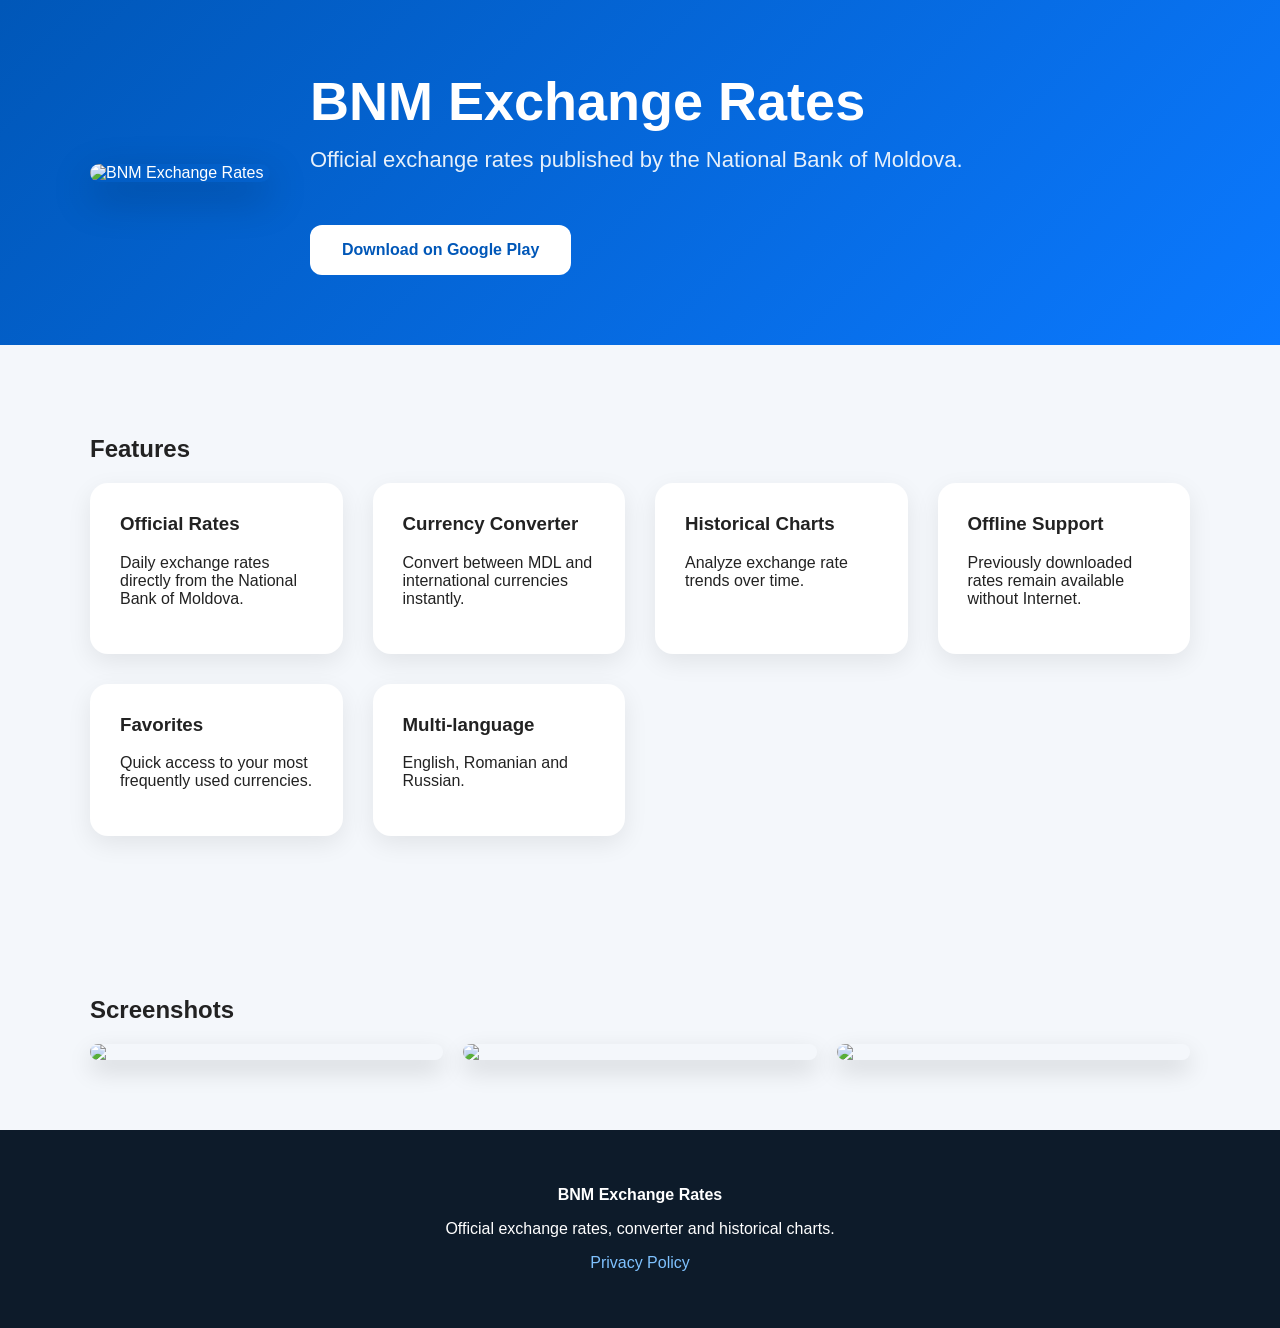
==== index.html @ e1609c68 "Update index.html" ====
<!DOCTYPE html>
<html lang="en">
<head>
<meta charset="UTF-8">
<meta name="viewport" content="width=device-width, initial-scale=1.0">

<title>BNM Exchange Rates</title>

<meta name="description" content="Official exchange rates published by the National Bank of Moldova. Currency converter, historical charts, favorites and offline support.">

<style>
body{
    margin:0;
    font-family:Segoe UI,Roboto,Arial,sans-serif;
    background:#f4f7fb;
    color:#222;
}

header{
    background:linear-gradient(135deg,#0057b8,#0b79ff);
    color:white;
    padding:70px 20px;
}

.container{
    max-width:1100px;
    margin:auto;
}

.hero{
    display:flex;
    flex-wrap:wrap;
    align-items:center;
    gap:40px;
}

.hero img{
    width:180px;
    border-radius:24px;
    box-shadow:0 15px 40px rgba(0,0,0,.25);
}

h1{
    font-size:54px;
    margin:0;
}

.subtitle{
    font-size:22px;
    margin-top:15px;
    opacity:.9;
}

.button{
    display:inline-block;
    margin-top:30px;
    padding:16px 32px;
    background:white;
    color:#0057b8;
    text-decoration:none;
    border-radius:12px;
    font-weight:bold;
}

section{
    padding:70px 20px;
}

.features{
    display:grid;
    grid-template-columns:repeat(auto-fit,minmax(240px,1fr));
    gap:30px;
}

.card{
    background:white;
    padding:30px;
    border-radius:18px;
    box-shadow:0 8px 25px rgba(0,0,0,.08);
}

.card h3{
    margin-top:0;
}

.gallery{
    display:grid;
    grid-template-columns:repeat(auto-fit,minmax(250px,1fr));
    gap:20px;
}

.gallery img{
    width:100%;
    border-radius:20px;
    box-shadow:0 10px 25px rgba(0,0,0,.15);
}

footer{
    background:#0d1b2a;
    color:white;
    text-align:center;
    padding:40px;
}

footer a{
    color:#7fc2ff;
    text-decoration:none;
}
</style>

</head>

<body>

<header>

<div class="container hero">

<img src="assets/icon.png" alt="BNM Exchange Rates">

<div>

<h1>BNM Exchange Rates</h1>

<p class="subtitle">
Official exchange rates published by the National Bank of Moldova.
</p>

<a class="button"
href="https://play.google.com/store/apps/details?id=com.aistudio.exchangeconverter.bnmqwx">
Download on Google Play
</a>

</div>

</div>

</header>

<section>

<div class="container">

<h2>Features</h2>

<div class="features">

<div class="card">
<h3>Official Rates</h3>
<p>Daily exchange rates directly from the National Bank of Moldova.</p>
</div>

<div class="card">
<h3>Currency Converter</h3>
<p>Convert between MDL and international currencies instantly.</p>
</div>

<div class="card">
<h3>Historical Charts</h3>
<p>Analyze exchange rate trends over time.</p>
</div>

<div class="card">
<h3>Offline Support</h3>
<p>Previously downloaded rates remain available without Internet.</p>
</div>

<div class="card">
<h3>Favorites</h3>
<p>Quick access to your most frequently used currencies.</p>
</div>

<div class="card">
<h3>Multi-language</h3>
<p>English, Romanian and Russian.</p>
</div>

</div>

</div>

</section>

<section>

<div class="container">

<h2>Screenshots</h2>

<div class="gallery">

<img src="assets/screenshot1.jpg">
<img src="assets/screenshot2.jpg">
<img src="assets/screenshot3.jpg">

</div>

</div>

</section>

<footer>

<p><strong>BNM Exchange Rates</strong></p>

<p>
Official exchange rates, converter and historical charts.
</p>

<p>
<a href="privacy.html">Privacy Policy</a>
</p>

</footer>

</body>
</html>
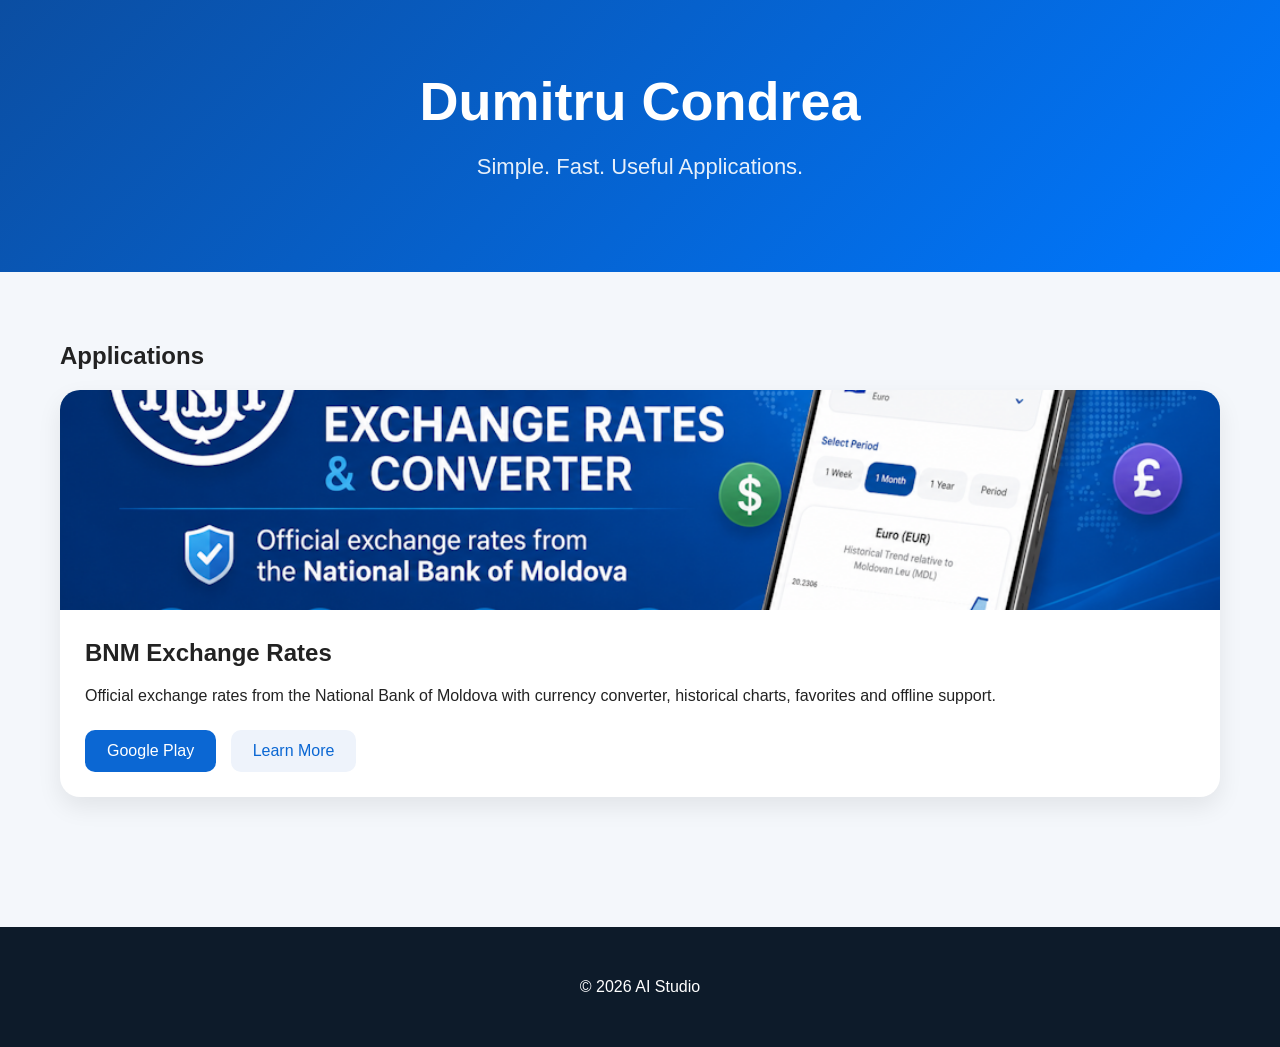
==== commit f006da6b: "Update dumitru.github.io" ====
--- a/index.html
+++ b/index.html
@@ -1,111 +1,162 @@
 <!DOCTYPE html>
 <html lang="en">
 <head>
+
 <meta charset="UTF-8">
-<meta name="viewport" content="width=device-width, initial-scale=1.0">
-
-<title>BNM Exchange Rates</title>
-
-<meta name="description" content="Official exchange rates published by the National Bank of Moldova. Currency converter, historical charts, favorites and offline support.">
+<meta name="viewport" content="width=device-width, initial-scale=1">
+
+<title>Dumitru Condrea</title>
+
+<meta name="description"
+content="Mobile applications developed by Dumitru Condrea.">
 
 <style>
+
+*{
+    box-sizing:border-box;
+}
+
 body{
     margin:0;
-    font-family:Segoe UI,Roboto,Arial,sans-serif;
+    font-family:Segoe UI,Arial,sans-serif;
     background:#f4f7fb;
     color:#222;
 }
 
 header{
-    background:linear-gradient(135deg,#0057b8,#0b79ff);
+
+    background:linear-gradient(135deg,#0b4ea2,#0078ff);
+
     color:white;
+
     padding:70px 20px;
-}
-
-.container{
-    max-width:1100px;
-    margin:auto;
-}
-
-.hero{
-    display:flex;
-    flex-wrap:wrap;
-    align-items:center;
-    gap:40px;
-}
-
-.hero img{
-    width:180px;
-    border-radius:24px;
-    box-shadow:0 15px 40px rgba(0,0,0,.25);
-}
-
-h1{
+
+    text-align:center;
+
+}
+
+header h1{
+
     font-size:54px;
     margin:0;
-}
-
-.subtitle{
+
+}
+
+header p{
+
     font-size:22px;
-    margin-top:15px;
     opacity:.9;
+
+}
+
+.container{
+
+    max-width:1200px;
+
+    margin:auto;
+
+    padding:50px 20px;
+
+}
+
+.grid{
+
+    display:grid;
+
+    grid-template-columns:repeat(auto-fit,minmax(320px,1fr));
+
+    gap:30px;
+
+}
+
+.card{
+
+    background:white;
+
+    border-radius:20px;
+
+    overflow:hidden;
+
+    box-shadow:0 10px 25px rgba(0,0,0,.08);
+
+    transition:.25s;
+
+}
+
+.card:hover{
+
+    transform:translateY(-6px);
+
+}
+
+.card img{
+
+    width:100%;
+
+    height:220px;
+
+    object-fit:cover;
+
+}
+
+.content{
+
+    padding:25px;
+
+}
+
+.content h2{
+
+    margin-top:0;
+
+}
+
+.buttons{
+
+    margin-top:25px;
+
 }
 
 .button{
+
     display:inline-block;
-    margin-top:30px;
-    padding:16px 32px;
-    background:white;
-    color:#0057b8;
+
+    padding:12px 22px;
+
+    background:#0b67d3;
+
+    color:white;
+
     text-decoration:none;
-    border-radius:12px;
-    font-weight:bold;
-}
-
-section{
-    padding:70px 20px;
-}
-
-.features{
-    display:grid;
-    grid-template-columns:repeat(auto-fit,minmax(240px,1fr));
-    gap:30px;
-}
-
-.card{
-    background:white;
-    padding:30px;
-    border-radius:18px;
-    box-shadow:0 8px 25px rgba(0,0,0,.08);
-}
-
-.card h3{
-    margin-top:0;
-}
-
-.gallery{
-    display:grid;
-    grid-template-columns:repeat(auto-fit,minmax(250px,1fr));
-    gap:20px;
-}
-
-.gallery img{
-    width:100%;
-    border-radius:20px;
-    box-shadow:0 10px 25px rgba(0,0,0,.15);
+
+    border-radius:10px;
+
+    margin-right:10px;
+
+}
+
+.button.secondary{
+
+    background:#eef3fb;
+
+    color:#0b67d3;
+
 }
 
 footer{
+
+    margin-top:80px;
+
     background:#0d1b2a;
+
     color:white;
+
     text-align:center;
-    padding:40px;
-}
-
-footer a{
-    color:#7fc2ff;
-    text-decoration:none;
-}
+
+    padding:35px;
+
+}
+
 </style>
 
 </head>
@@ -114,104 +165,109 @@
 
 <header>
 
-<div class="container hero">
-
-<img src="assets/icon.png" alt="BNM Exchange Rates">
-
-<div>
-
-<h1>BNM Exchange Rates</h1>
-
-<p class="subtitle">
-Official exchange rates published by the National Bank of Moldova.
+<h1>Dumitru Condrea</h1>
+
+<p>
+Simple. Fast. Useful Applications.
 </p>
+
+</header>
+
+<div class="container">
+
+<h2>Applications</h2>
+
+<div class="grid">
+
+<div class="card">
+
+<img src="bnm-exchange-rates/assets/feature-graphic.png">
+
+<div class="content">
+
+<h2>BNM Exchange Rates</h2>
+
+<p>
+
+Official exchange rates from the National Bank of Moldova with currency converter, historical charts, favorites and offline support.
+
+</p>
+
+<div class="buttons">
 
 <a class="button"
 href="https://play.google.com/store/apps/details?id=com.aistudio.exchangeconverter.bnmqwx">
-Download on Google Play
+
+Google Play
+
 </a>
 
-</div>
-
-</div>
-
-</header>
-
-<section>
-
-<div class="container">
-
-<h2>Features</h2>
-
-<div class="features">
-
-<div class="card">
-<h3>Official Rates</h3>
-<p>Daily exchange rates directly from the National Bank of Moldova.</p>
-</div>
-
-<div class="card">
-<h3>Currency Converter</h3>
-<p>Convert between MDL and international currencies instantly.</p>
-</div>
-
-<div class="card">
-<h3>Historical Charts</h3>
-<p>Analyze exchange rate trends over time.</p>
-</div>
-
-<div class="card">
-<h3>Offline Support</h3>
-<p>Previously downloaded rates remain available without Internet.</p>
-</div>
-
-<div class="card">
-<h3>Favorites</h3>
-<p>Quick access to your most frequently used currencies.</p>
-</div>
-
-<div class="card">
-<h3>Multi-language</h3>
-<p>English, Romanian and Russian.</p>
-</div>
-
-</div>
-
-</div>
-
-</section>
-
-<section>
-
-<div class="container">
-
-<h2>Screenshots</h2>
-
-<div class="gallery">
-
-<img src="assets/screenshot1.jpg">
-<img src="assets/screenshot2.jpg">
-<img src="assets/screenshot3.jpg">
-
-</div>
-
-</div>
-
-</section>
+<a class="button secondary"
+href="bnm-exchange-rates/">
+
+Learn More
+
+</a>
+
+</div>
+
+</div>
+
+</div>
+
+<!-- Future Application -->
+
+<!-- <div class="card"> -->
+
+<!-- <img src="assets/coming-soon.jpg"> -->
+
+<!-- <div class="content"> -->
+
+<!-- <h2>Coming Soon</h2> -->
+
+<!-- <p> -->
+
+<!-- More productivity and finance applications are currently in development. -->
+
+<!-- </p> -->
+
+<!-- </div> -->
+
+<!-- </div> -->
+
+<!-- Future Application -->
+
+<!-- <div class="card"> -->
+
+<!-- <img src="assets/coming-soon.jpg"> -->
+
+<!-- <div class="content"> -->
+
+<!-- <h2>Coming Soon</h2> -->
+
+<!-- <p> -->
+
+<!-- Stay tuned for more Android applications from AI Studio. -->
+
+<!-- </p> -->
+
+<!-- </div> -->
+
+<!-- </div> -->
+
+</div>
+
+</div>
 
 <footer>
 
-<p><strong>BNM Exchange Rates</strong></p>
-
 <p>
-Official exchange rates, converter and historical charts.
+
+© 2026 AI Studio
+
 </p>
 
-<p>
-<a href="privacy.html">Privacy Policy</a>
-</p>
-
 </footer>
 
 </body>
-</html>
+</html>
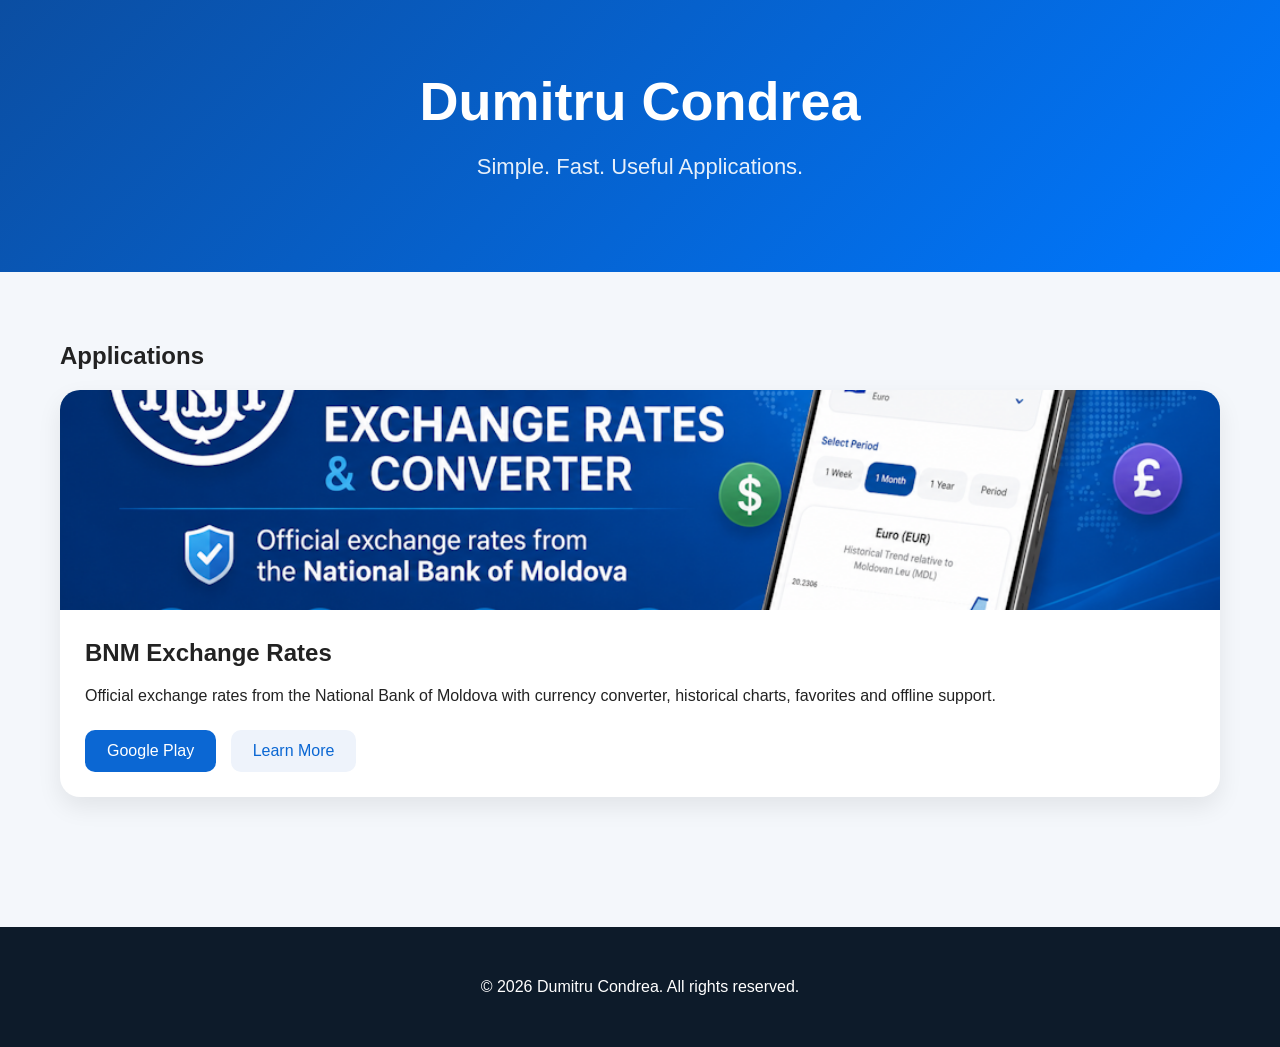
==== commit afd13b6f: "update" ====
--- a/index.html
+++ b/index.html
@@ -1,273 +1,139 @@
 <!DOCTYPE html>
 <html lang="en">
 <head>
+    <meta charset="UTF-8">
+    <meta name="viewport" content="width=device-width, initial-scale=1">
+    <title>Dumitru Condrea</title>
+    <meta name="description" content="Mobile applications developed by Dumitru Condrea.">
+    <style>
 
-<meta charset="UTF-8">
-<meta name="viewport" content="width=device-width, initial-scale=1">
+        * {
+            box-sizing: border-box;
+        }
 
-<title>Dumitru Condrea</title>
+        body {
+            margin: 0;
+            font-family: Segoe UI,Arial,sans-serif;
+            background: #f4f7fb;
+            color: #222;
+        }
 
-<meta name="description"
-content="Mobile applications developed by Dumitru Condrea.">
+        header {
+            background: linear-gradient(135deg,#0b4ea2,#0078ff);
+            color: white;
+            padding: 70px 20px;
+            text-align: center;
+        }
 
-<style>
+            header h1 {
+                font-size: 54px;
+                margin: 0;
+            }
 
-*{
-    box-sizing:border-box;
-}
+            header p {
+                font-size: 22px;
+                opacity: .9;
+            }
 
-body{
-    margin:0;
-    font-family:Segoe UI,Arial,sans-serif;
-    background:#f4f7fb;
-    color:#222;
-}
+        .container {
+            max-width: 1200px;
+            margin: auto;
+            padding: 50px 20px;
+        }
 
-header{
+        .grid {
+            display: grid;
+            grid-template-columns: repeat(auto-fit,minmax(320px,1fr));
+            gap: 30px;
+        }
 
-    background:linear-gradient(135deg,#0b4ea2,#0078ff);
+        .card {
+            background: white;
+            border-radius: 20px;
+            overflow: hidden;
+            box-shadow: 0 10px 25px rgba(0,0,0,.08);
+            transition: .25s;
+        }
 
-    color:white;
+            .card:hover {
+                transform: translateY(-6px);
+            }
 
-    padding:70px 20px;
+            .card img {
+                width: 100%;
+                height: 220px;
+                object-fit: cover;
+            }
 
-    text-align:center;
+        .content {
+            padding: 25px;
+        }
 
-}
+            .content h2 {
+                margin-top: 0;
+            }
 
-header h1{
+        .buttons {
+            margin-top: 25px;
+        }
 
-    font-size:54px;
-    margin:0;
+        .button {
+            display: inline-block;
+            padding: 12px 22px;
+            background: #0b67d3;
+            color: white;
+            text-decoration: none;
+            border-radius: 10px;
+            margin-right: 10px;
+        }
 
-}
+            .button.secondary {
+                background: #eef3fb;
+                color: #0b67d3;
+            }
 
-header p{
-
-    font-size:22px;
-    opacity:.9;
-
-}
-
-.container{
-
-    max-width:1200px;
-
-    margin:auto;
-
-    padding:50px 20px;
-
-}
-
-.grid{
-
-    display:grid;
-
-    grid-template-columns:repeat(auto-fit,minmax(320px,1fr));
-
-    gap:30px;
-
-}
-
-.card{
-
-    background:white;
-
-    border-radius:20px;
-
-    overflow:hidden;
-
-    box-shadow:0 10px 25px rgba(0,0,0,.08);
-
-    transition:.25s;
-
-}
-
-.card:hover{
-
-    transform:translateY(-6px);
-
-}
-
-.card img{
-
-    width:100%;
-
-    height:220px;
-
-    object-fit:cover;
-
-}
-
-.content{
-
-    padding:25px;
-
-}
-
-.content h2{
-
-    margin-top:0;
-
-}
-
-.buttons{
-
-    margin-top:25px;
-
-}
-
-.button{
-
-    display:inline-block;
-
-    padding:12px 22px;
-
-    background:#0b67d3;
-
-    color:white;
-
-    text-decoration:none;
-
-    border-radius:10px;
-
-    margin-right:10px;
-
-}
-
-.button.secondary{
-
-    background:#eef3fb;
-
-    color:#0b67d3;
-
-}
-
-footer{
-
-    margin-top:80px;
-
-    background:#0d1b2a;
-
-    color:white;
-
-    text-align:center;
-
-    padding:35px;
-
-}
-
-</style>
-
+        footer {
+            margin-top: 80px;
+            background: #0d1b2a;
+            color: white;
+            text-align: center;
+            padding: 35px;
+        }
+    </style>
 </head>
-
 <body>
-
-<header>
-
-<h1>Dumitru Condrea</h1>
-
-<p>
-Simple. Fast. Useful Applications.
-</p>
-
-</header>
-
-<div class="container">
-
-<h2>Applications</h2>
-
-<div class="grid">
-
-<div class="card">
-
-<img src="bnm-exchange-rates/assets/feature-graphic.png">
-
-<div class="content">
-
-<h2>BNM Exchange Rates</h2>
-
-<p>
-
-Official exchange rates from the National Bank of Moldova with currency converter, historical charts, favorites and offline support.
-
-</p>
-
-<div class="buttons">
-
-<a class="button"
-href="https://play.google.com/store/apps/details?id=com.aistudio.exchangeconverter.bnmqwx">
-
-Google Play
-
-</a>
-
-<a class="button secondary"
-href="bnm-exchange-rates/">
-
-Learn More
-
-</a>
-
-</div>
-
-</div>
-
-</div>
-
-<!-- Future Application -->
-
-<!-- <div class="card"> -->
-
-<!-- <img src="assets/coming-soon.jpg"> -->
-
-<!-- <div class="content"> -->
-
-<!-- <h2>Coming Soon</h2> -->
-
-<!-- <p> -->
-
-<!-- More productivity and finance applications are currently in development. -->
-
-<!-- </p> -->
-
-<!-- </div> -->
-
-<!-- </div> -->
-
-<!-- Future Application -->
-
-<!-- <div class="card"> -->
-
-<!-- <img src="assets/coming-soon.jpg"> -->
-
-<!-- <div class="content"> -->
-
-<!-- <h2>Coming Soon</h2> -->
-
-<!-- <p> -->
-
-<!-- Stay tuned for more Android applications from AI Studio. -->
-
-<!-- </p> -->
-
-<!-- </div> -->
-
-<!-- </div> -->
-
-</div>
-
-</div>
-
-<footer>
-
-<p>
-
-© 2026 AI Studio
-
-</p>
-
-</footer>
-
+    <header>
+        <h1>Dumitru Condrea</h1>
+        <p>
+            Simple. Fast. Useful Applications.
+        </p>
+    </header>
+    <div class="container">
+        <h2>Applications</h2>
+        <div class="grid">
+            <div class="card">
+                <img src="bnm-exchange-rates/assets/feature-graphic.png">
+                <div class="content">
+                    <h2>BNM Exchange Rates</h2>
+                    <p>
+                        Official exchange rates from the National Bank of Moldova with currency converter, historical charts, favorites and offline support.
+                    </p>
+                    <div class="buttons">
+                        <a class="button" href="https://play.google.com/store/apps/details?id=com.aistudio.exchangeconverter.bnmqwx">
+                            Google Play
+                        </a>
+                        <a class="button secondary" href="bnm-exchange-rates/">
+                            Learn More
+                        </a>
+                    </div>
+                </div>
+            </div>
+        </div>
+    </div>
+    <footer>
+        <p>
+            © 2026 Dumitru Condrea. All rights reserved.
+        </p>
+    </footer>
 </body>
 </html>
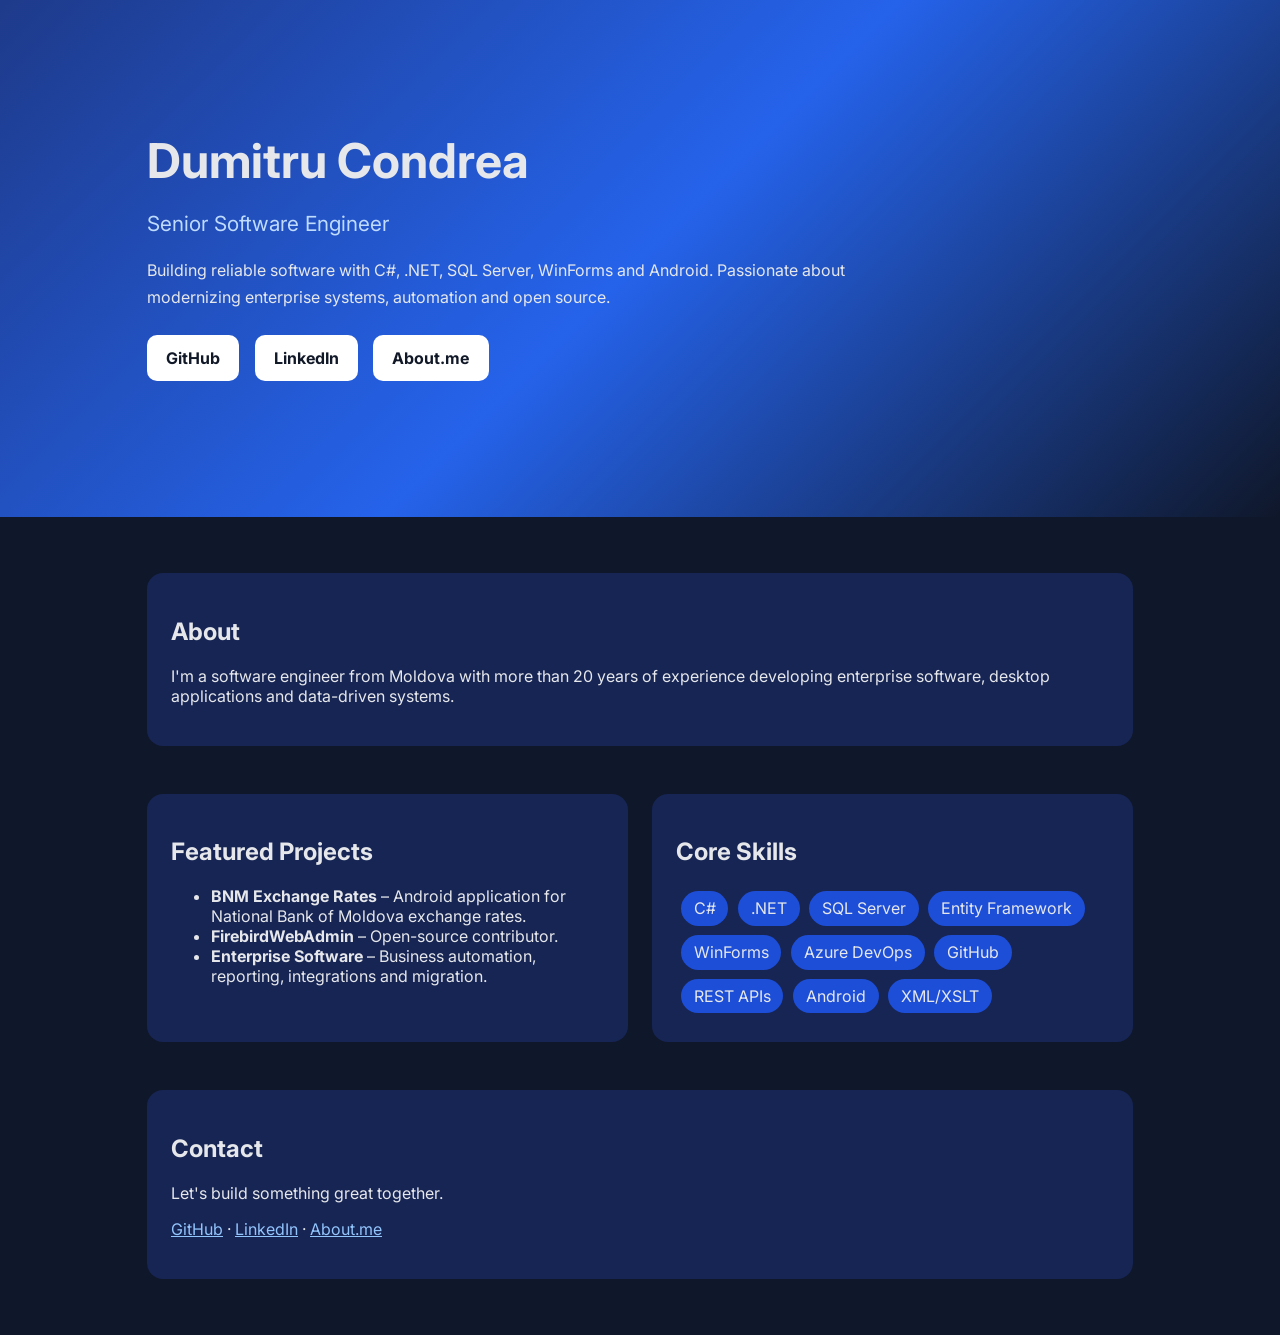
==== commit b559caf4: "Add files via upload" ====
--- a/index.html
+++ b/index.html
@@ -1,139 +1,62 @@
 <!DOCTYPE html>
 <html lang="en">
 <head>
-    <meta charset="UTF-8">
-    <meta name="viewport" content="width=device-width, initial-scale=1">
-    <title>Dumitru Condrea</title>
-    <meta name="description" content="Mobile applications developed by Dumitru Condrea.">
-    <style>
-
-        * {
-            box-sizing: border-box;
-        }
-
-        body {
-            margin: 0;
-            font-family: Segoe UI,Arial,sans-serif;
-            background: #f4f7fb;
-            color: #222;
-        }
-
-        header {
-            background: linear-gradient(135deg,#0b4ea2,#0078ff);
-            color: white;
-            padding: 70px 20px;
-            text-align: center;
-        }
-
-            header h1 {
-                font-size: 54px;
-                margin: 0;
-            }
-
-            header p {
-                font-size: 22px;
-                opacity: .9;
-            }
-
-        .container {
-            max-width: 1200px;
-            margin: auto;
-            padding: 50px 20px;
-        }
-
-        .grid {
-            display: grid;
-            grid-template-columns: repeat(auto-fit,minmax(320px,1fr));
-            gap: 30px;
-        }
-
-        .card {
-            background: white;
-            border-radius: 20px;
-            overflow: hidden;
-            box-shadow: 0 10px 25px rgba(0,0,0,.08);
-            transition: .25s;
-        }
-
-            .card:hover {
-                transform: translateY(-6px);
-            }
-
-            .card img {
-                width: 100%;
-                height: 220px;
-                object-fit: cover;
-            }
-
-        .content {
-            padding: 25px;
-        }
-
-            .content h2 {
-                margin-top: 0;
-            }
-
-        .buttons {
-            margin-top: 25px;
-        }
-
-        .button {
-            display: inline-block;
-            padding: 12px 22px;
-            background: #0b67d3;
-            color: white;
-            text-decoration: none;
-            border-radius: 10px;
-            margin-right: 10px;
-        }
-
-            .button.secondary {
-                background: #eef3fb;
-                color: #0b67d3;
-            }
-
-        footer {
-            margin-top: 80px;
-            background: #0d1b2a;
-            color: white;
-            text-align: center;
-            padding: 35px;
-        }
-    </style>
+<meta charset="UTF-8">
+<meta name="viewport" content="width=device-width, initial-scale=1.0">
+<title>Dumitru Condrea | Senior Software Engineer</title>
+<meta name="description" content="Senior Software Engineer specializing in .NET, C#, SQL Server, desktop applications and Android development.">
+<link rel="preconnect" href="https://fonts.googleapis.com">
+<link rel="preconnect" href="https://fonts.gstatic.com" crossorigin>
+<link href="https://fonts.googleapis.com/css2?family=Inter:wght@300;400;600;700;800&display=swap" rel="stylesheet">
+<link rel="stylesheet" href="style.css">
 </head>
 <body>
-    <header>
-        <h1>Dumitru Condrea</h1>
-        <p>
-            Simple. Fast. Useful Applications.
-        </p>
-    </header>
-    <div class="container">
-        <h2>Applications</h2>
-        <div class="grid">
-            <div class="card">
-                <img src="bnm-exchange-rates/assets/feature-graphic.png">
-                <div class="content">
-                    <h2>BNM Exchange Rates</h2>
-                    <p>
-                        Official exchange rates from the National Bank of Moldova with currency converter, historical charts, favorites and offline support.
-                    </p>
-                    <div class="buttons">
-                        <a class="button" href="https://play.google.com/store/apps/details?id=com.aistudio.exchangeconverter.bnmqwx">
-                            Google Play
-                        </a>
-                        <a class="button secondary" href="bnm-exchange-rates/">
-                            Learn More
-                        </a>
-                    </div>
-                </div>
-            </div>
-        </div>
+<header class="hero">
+  <div class="container">
+    <h1>Dumitru Condrea</h1>
+    <p class="tag">Senior Software Engineer</p>
+    <p class="lead">Building reliable software with C#, .NET, SQL Server, WinForms and Android. Passionate about modernizing enterprise systems, automation and open source.</p>
+    <div class="buttons">
+      <a href="https://github.com/dumitru" target="_blank">GitHub</a>
+      <a href="https://www.linkedin.com/in/dumitrucondrea/" target="_blank">LinkedIn</a>
+      <a href="https://about.me/dumitru.condrea" target="_blank">About.me</a>
     </div>
-    <footer>
-        <p>
-            © 2026 Dumitru Condrea. All rights reserved.
-        </p>
-    </footer>
+  </div>
+</header>
+
+<main class="container">
+<section class="card">
+<h2>About</h2>
+<p>I'm a software engineer from Moldova with more than 20 years of experience developing enterprise software, desktop applications and data-driven systems.</p>
+</section>
+
+<section class="grid">
+<div class="card">
+<h2>Featured Projects</h2>
+<ul>
+<li><strong>BNM Exchange Rates</strong> – Android application for National Bank of Moldova exchange rates.</li>
+<li><strong>FirebirdWebAdmin</strong> – Open-source contributor.</li>
+<li><strong>Enterprise Software</strong> – Business automation, reporting, integrations and migration.</li>
+</ul>
+</div>
+
+<div class="card">
+<h2>Core Skills</h2>
+<div class="chips">
+<span>C#</span><span>.NET</span><span>SQL Server</span><span>Entity Framework</span>
+<span>WinForms</span><span>Azure DevOps</span><span>GitHub</span>
+<span>REST APIs</span><span>Android</span><span>XML/XSLT</span>
+</div>
+</div>
+</section>
+
+<section class="card">
+<h2>Contact</h2>
+<p>Let's build something great together.</p>
+<p><a href="https://github.com/dumitru">GitHub</a> ·
+<a href="https://www.linkedin.com/in/dumitrucondrea/">LinkedIn</a> ·
+<a href="https://about.me/dumitru.condrea">About.me</a></p>
+</section>
+</main>
 </body>
-</html>+</html>
--- a/style.css
+++ b/style.css
@@ -0,0 +1,9 @@
+*{box-sizing:border-box}body{margin:0;font-family:Inter,sans-serif;background:#0f172a;color:#e5e7eb}
+.container{max-width:1050px;margin:auto;padding:2rem}
+.hero{padding:6rem 1rem;background:linear-gradient(135deg,#1e3a8a,#2563eb,#0f172a)}
+h1{font-size:3rem;margin:.2rem 0}.tag{font-size:1.3rem;color:#bfdbfe}.lead{max-width:700px;line-height:1.7}
+.buttons a{display:inline-block;margin:.5rem .7rem .5rem 0;padding:.8rem 1.2rem;background:#fff;color:#111827;text-decoration:none;border-radius:10px;font-weight:700}
+.grid{display:grid;grid-template-columns:repeat(auto-fit,minmax(320px,1fr));gap:1.5rem}
+.card{background:#172554;border-radius:16px;padding:1.5rem;margin:1.5rem 0}
+.chips span{display:inline-block;background:#1d4ed8;padding:.45rem .8rem;border-radius:999px;margin:.3rem}
+a{color:#93c5fd}
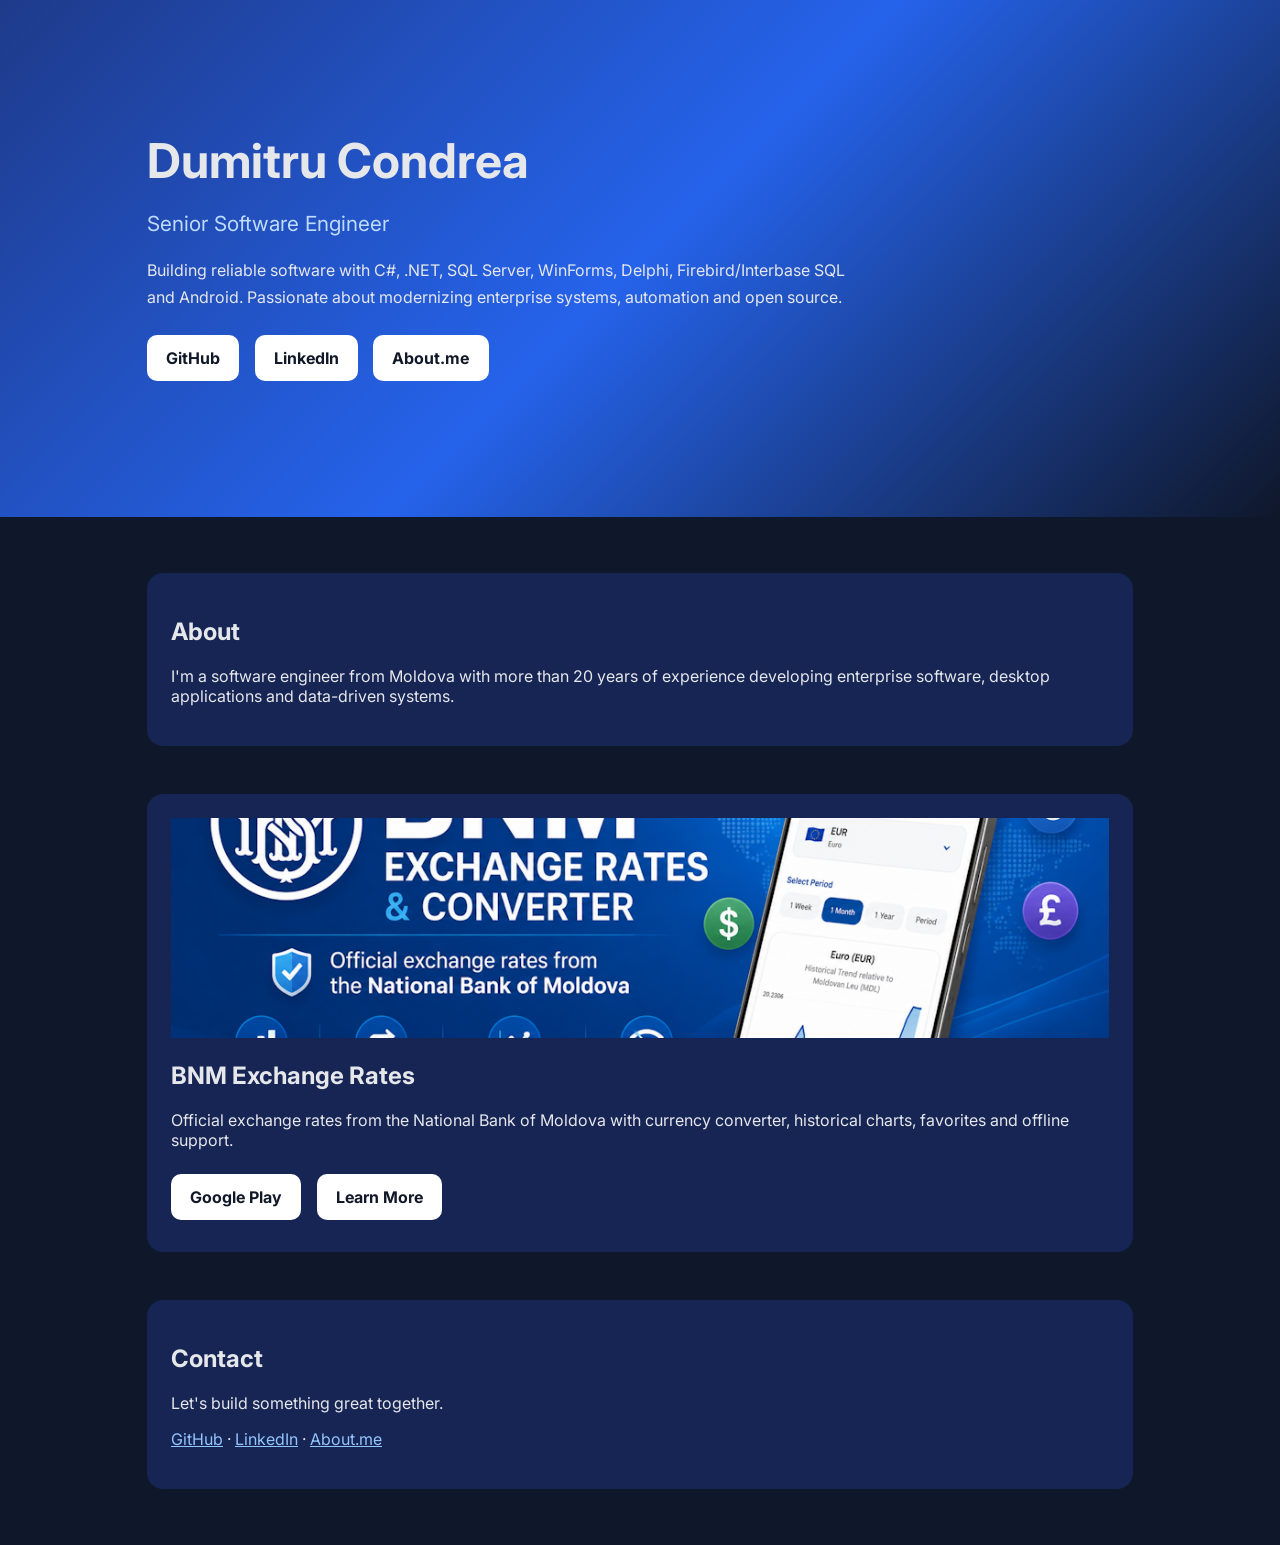
==== commit b936919e: "Update dumitru.github.io" ====
--- a/index.html
+++ b/index.html
@@ -9,13 +9,20 @@
 <link rel="preconnect" href="https://fonts.gstatic.com" crossorigin>
 <link href="https://fonts.googleapis.com/css2?family=Inter:wght@300;400;600;700;800&display=swap" rel="stylesheet">
 <link rel="stylesheet" href="style.css">
+<style>
+    .card img {
+        width: 100%;
+        height: 220px;
+        object-fit: cover;
+    }
+</style>
 </head>
 <body>
 <header class="hero">
   <div class="container">
     <h1>Dumitru Condrea</h1>
     <p class="tag">Senior Software Engineer</p>
-    <p class="lead">Building reliable software with C#, .NET, SQL Server, WinForms and Android. Passionate about modernizing enterprise systems, automation and open source.</p>
+    <p class="lead">Building reliable software with C#, .NET, SQL Server, WinForms, Delphi, Firebird/Interbase SQL and Android. Passionate about modernizing enterprise systems, automation and open source.</p>
     <div class="buttons">
       <a href="https://github.com/dumitru" target="_blank">GitHub</a>
       <a href="https://www.linkedin.com/in/dumitrucondrea/" target="_blank">LinkedIn</a>
@@ -31,7 +38,25 @@
 </section>
 
 <section class="grid">
-<div class="card">
+    <div class="card">
+        <img src="bnm-exchange-rates/assets/feature-graphic.png">
+        <div class="content">
+            <h2>BNM Exchange Rates</h2>
+            <p>
+                Official exchange rates from the National Bank of Moldova with currency converter, historical charts, favorites and offline support.
+            </p>
+            <div class="buttons">
+                <a class="button" href="https://play.google.com/store/apps/details?id=com.aistudio.exchangeconverter.bnmqwx">
+                    Google Play
+                </a>
+                <a class="button secondary" href="bnm-exchange-rates/">
+                    Learn More
+                </a>
+            </div>
+        </div>
+    </div>
+
+<!--<div class="card">
 <h2>Featured Projects</h2>
 <ul>
 <li><strong>BNM Exchange Rates</strong> – Android application for National Bank of Moldova exchange rates.</li>
@@ -47,7 +72,7 @@
 <span>WinForms</span><span>Azure DevOps</span><span>GitHub</span>
 <span>REST APIs</span><span>Android</span><span>XML/XSLT</span>
 </div>
-</div>
+</div>-->
 </section>
 
 <section class="card">
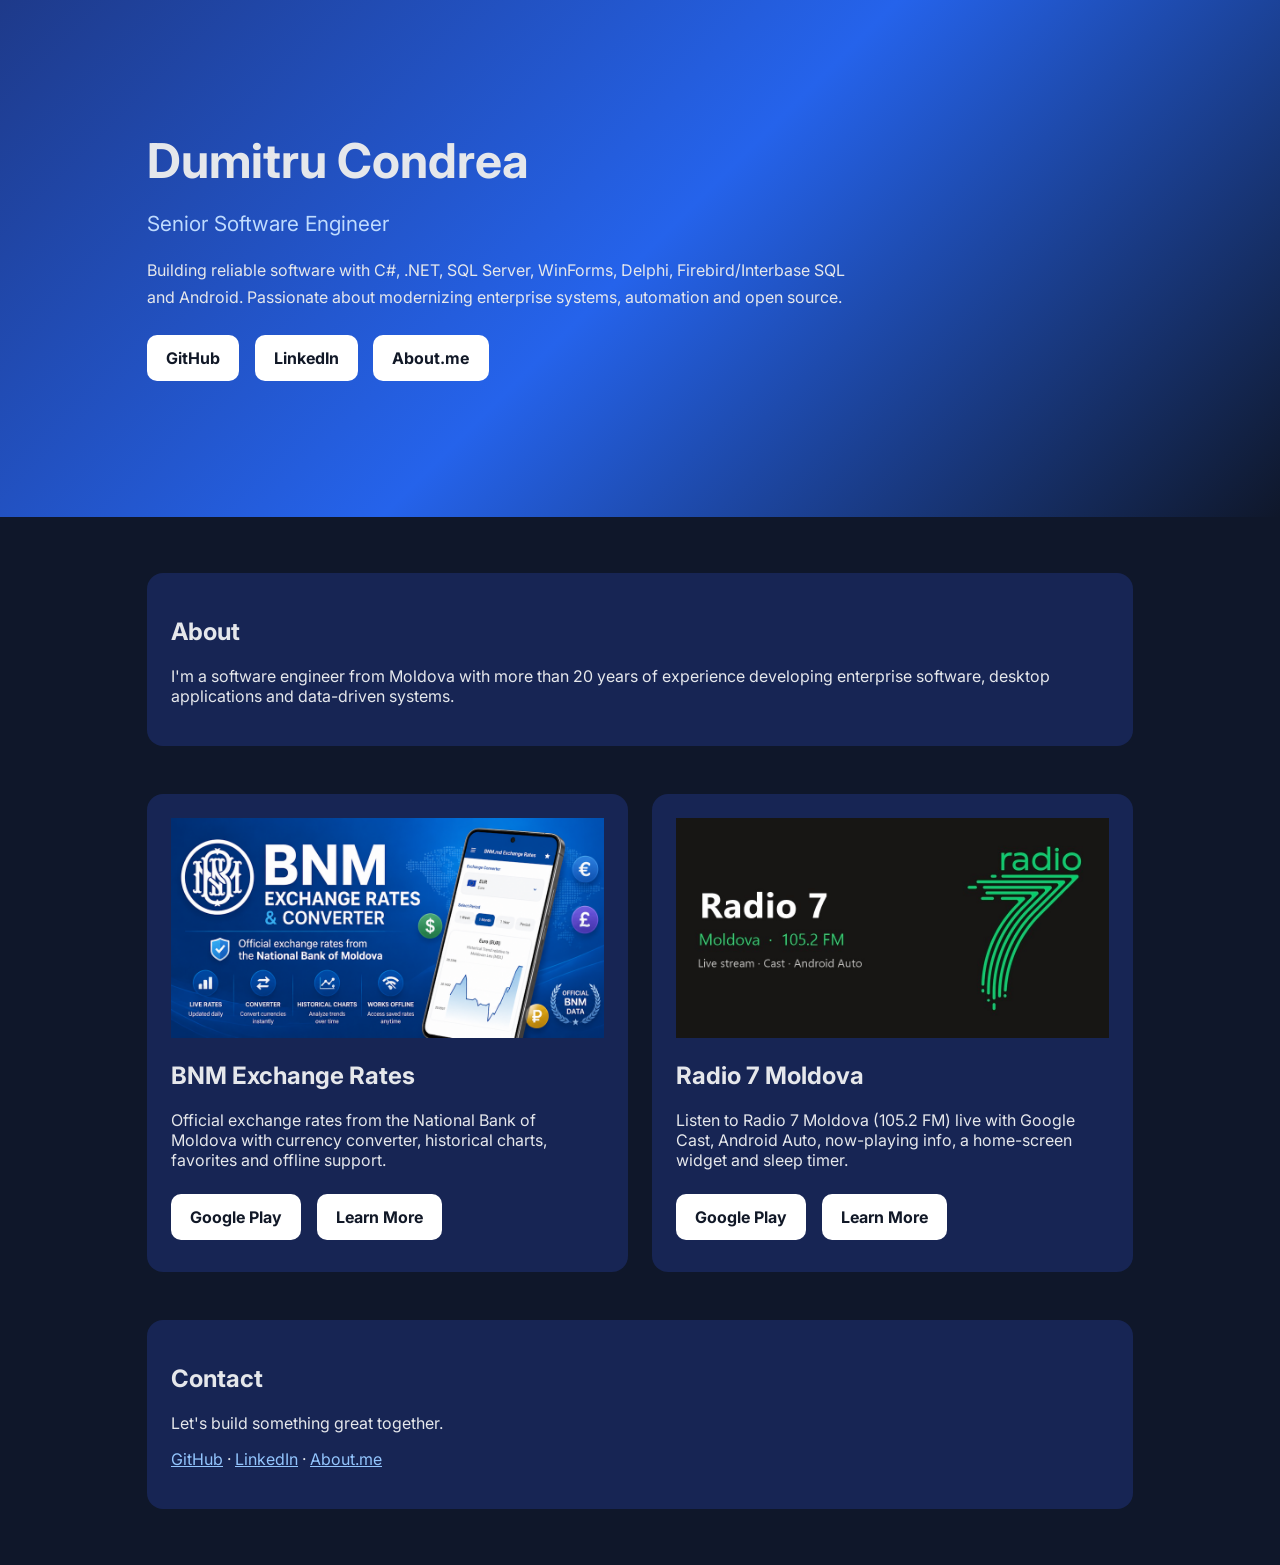
==== commit 582cb2fd: "Add Radio 7 Moldova app page Landing page, privacy policy, logo and feature graphic for the Radio 7 " ====
--- a/index.html
+++ b/index.html
@@ -56,6 +56,24 @@
         </div>
     </div>
 
+    <div class="card">
+        <img src="radio-7-moldova/assets/feature-graphic.jpg">
+        <div class="content">
+            <h2>Radio 7 Moldova</h2>
+            <p>
+                Listen to Radio 7 Moldova (105.2 FM) live with Google Cast, Android Auto, now-playing info, a home-screen widget and sleep timer.
+            </p>
+            <div class="buttons">
+                <a class="button" href="https://play.google.com/store/apps/details?id=com.dumitrucondrea.stream.radio7">
+                    Google Play
+                </a>
+                <a class="button secondary" href="radio-7-moldova/">
+                    Learn More
+                </a>
+            </div>
+        </div>
+    </div>
+
 <!--<div class="card">
 <h2>Featured Projects</h2>
 <ul>
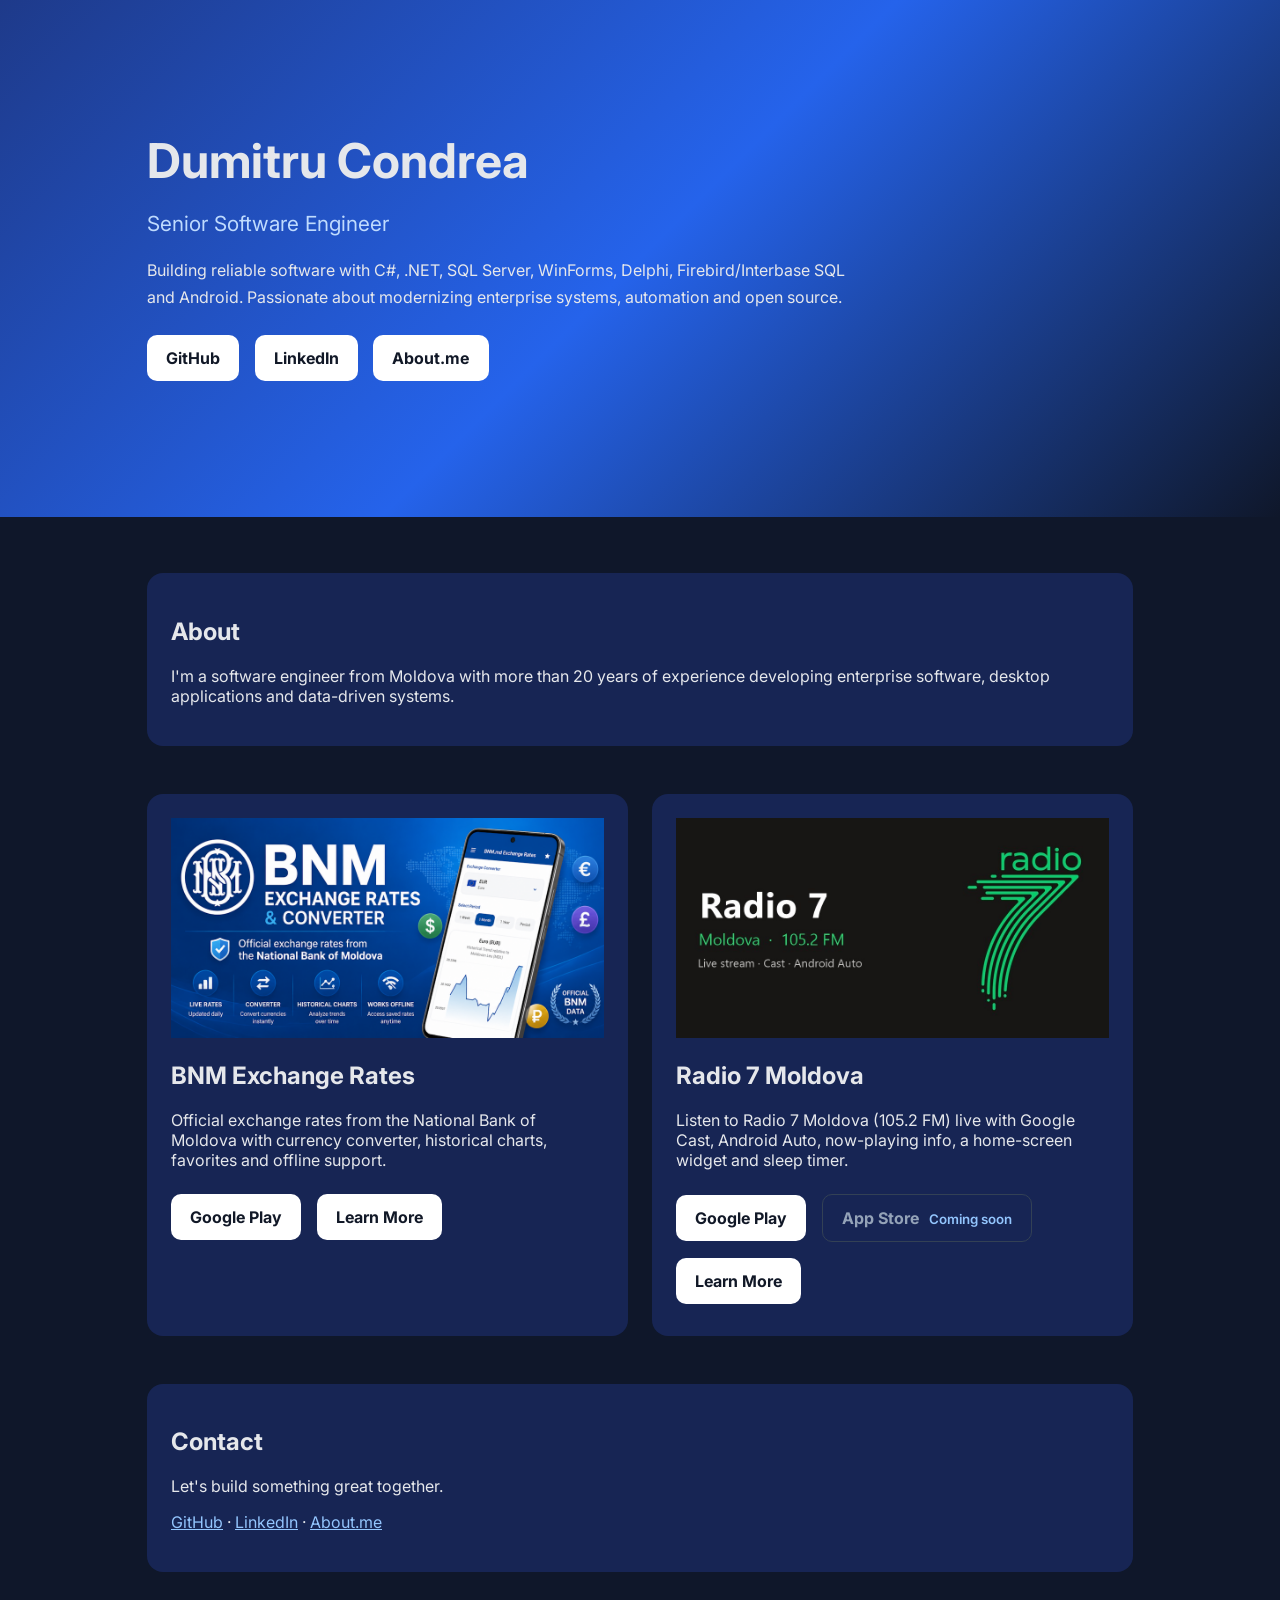
==== commit 6fd53e01: "Add disabled App Store "Coming soon" button for Radio 7 Co-Authored-By: Claude Opus 5.5 <noreply@ant" ====
--- a/index.html
+++ b/index.html
@@ -14,6 +14,17 @@
         width: 100%;
         height: 220px;
         object-fit: cover;
+    }
+    .buttons a.disabled {
+        background: transparent;
+        color: #94a3b8;
+        border: 1px solid #334155;
+        cursor: not-allowed;
+    }
+    .buttons a.disabled small {
+        margin-left: .4rem;
+        color: #93c5fd;
+        font-weight: 600;
     }
 </style>
 </head>
@@ -46,7 +57,7 @@
                 Official exchange rates from the National Bank of Moldova with currency converter, historical charts, favorites and offline support.
             </p>
             <div class="buttons">
-                <a class="button" href="https://play.google.com/store/apps/details?id=com.aistudio.exchangeconverter.bnmqwx">
+                <a class="button" href="https://play.google.com/store/apps/details?id=com.dumitrucondrea.exchangerates.bnm">
                     Google Play
                 </a>
                 <a class="button secondary" href="bnm-exchange-rates/">
@@ -66,6 +77,9 @@
             <div class="buttons">
                 <a class="button" href="https://play.google.com/store/apps/details?id=com.dumitrucondrea.stream.radio7">
                     Google Play
+                </a>
+                <a class="button disabled" aria-disabled="true" role="link" title="Coming soon">
+                    App Store <small>Coming soon</small>
                 </a>
                 <a class="button secondary" href="radio-7-moldova/">
                     Learn More
